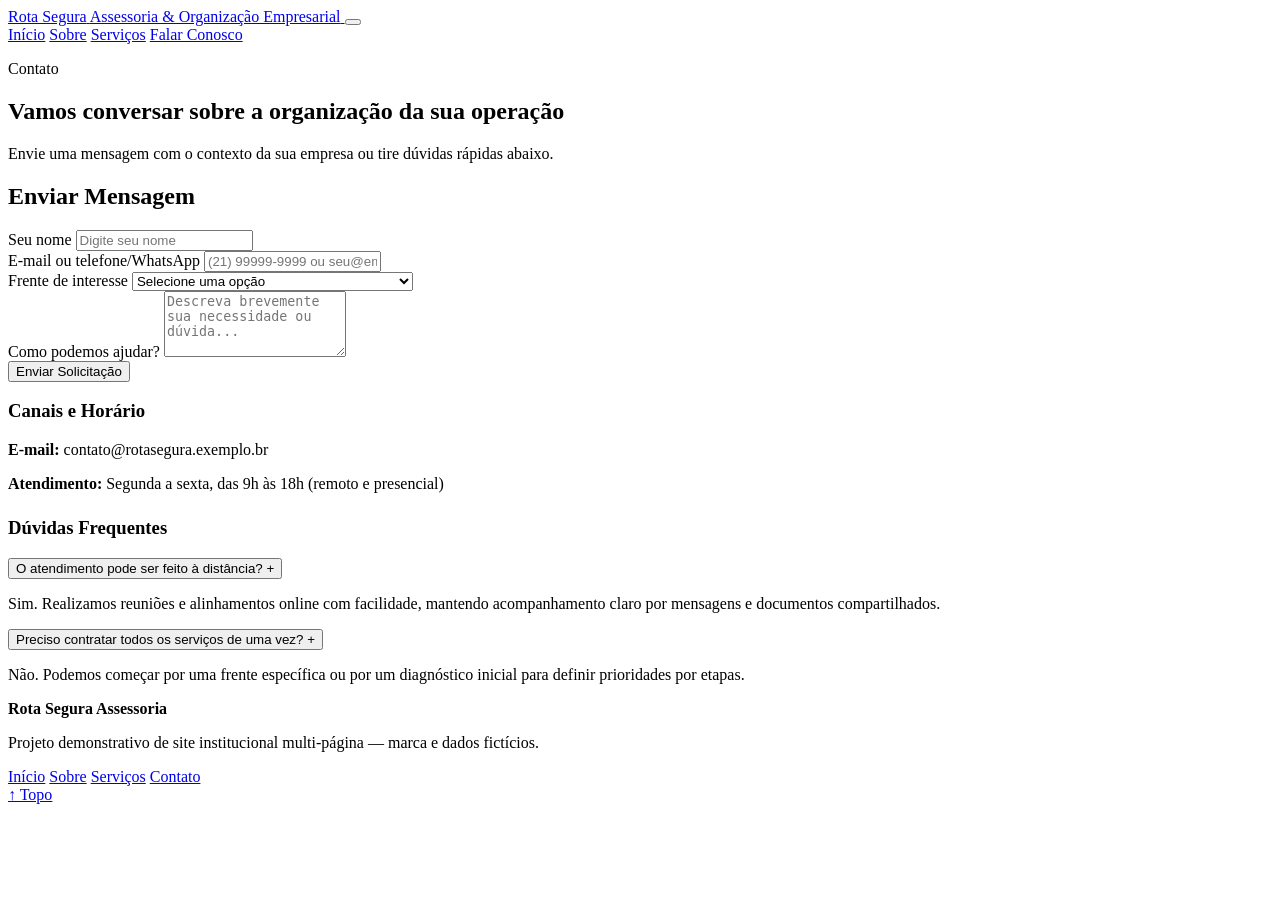
==== contato.html @ 4e40ac37 "Upload contato.html" ====
<!DOCTYPE html>
<html lang="pt-BR">
<head>
  <meta charset="UTF-8" />
  <meta name="viewport" content="width=device-width, initial-scale=1.0" />
  <title>Contato | Rota Segura Assessoria</title>
  <meta
    name="description"
    content="Entre em contato com a Rota Segura Assessoria ou tire dúvidas frequentes sobre o atendimento."
  />
  <link rel="stylesheet" href="css/styles.css" />
</head>
<body id="topo">
  <header class="site-header">
    <div class="container header-inner">
      <a href="index.html" class="brand" aria-label="Rota Segura Assessoria - Página Inicial">
        <span class="brand-name">Rota Segura</span>
        <span class="brand-sub">Assessoria & Organização Empresarial</span>
      </a>

      <button
        class="nav-toggle"
        type="button"
        aria-label="Abrir menu de navegação"
        aria-expanded="false"
        aria-controls="main-nav"
      >
        <span></span>
        <span></span>
        <span></span>
      </button>

      <nav class="main-nav" id="main-nav" aria-label="Navegação principal">
        <a href="index.html">Início</a>
        <a href="sobre.html">Sobre</a>
        <a href="servicos.html">Serviços</a>
        <a href="contato.html" class="btn btn-sm btn-accent">Falar Conosco</a>
      </nav>
    </div>
  </header>

  <main>
    <section class="page-banner">
      <div class="container">
        <p class="eyebrow">Contato</p>
        <h1>Vamos conversar sobre a organização da sua operação</h1>
        <p>
          Envie uma mensagem com o contexto da sua empresa ou tire dúvidas rápidas abaixo.
        </p>
      </div>
    </section>

    <section class="section">
      <div class="container grid-2">
        <form class="form-box" id="contact-form" novalidate>
          <h2>Enviar Mensagem</h2>

          <div class="form-group">
            <label for="nome">Seu nome</label>
            <input id="nome" name="nome" type="text" placeholder="Digite seu nome" required />
          </div>

          <div class="form-group">
            <label for="retorno">E-mail ou telefone/WhatsApp</label>
            <input
              id="retorno"
              name="retorno"
              type="text"
              placeholder="(21) 99999-9999 ou seu@email.com"
              required
            />
          </div>

          <div class="form-group">
            <label for="servico">Frente de interesse</label>
            <select id="servico" name="servico">
              <option value="">Selecione uma opção</option>
              <option value="Processos">Mapeamento e Padronização de Processos</option>
              <option value="Administrativo">Organização Administrativa e Documental</option>
              <option value="Rotina">Gestão de Rotina e Entregas</option>
              <option value="Outro">Outro alinhamento</option>
            </select>
          </div>

          <div class="form-group">
            <label for="mensagem">Como podemos ajudar?</label>
            <textarea
              id="mensagem"
              name="mensagem"
              rows="4"
              placeholder="Descreva brevemente sua necessidade ou dúvida..."
              required
            ></textarea>
          </div>

          <button type="submit" class="btn btn-accent btn-block">Enviar Solicitação</button>
          <p class="form-feedback" id="form-feedback" role="status" aria-live="polite"></p>
        </form>

        <div>
          <div class="card" style="margin-bottom: 1.5rem;">
            <h3>Canais e Horário</h3>
            <p><strong>E-mail:</strong> contato@rotasegura.exemplo.br</p>
            <p><strong>Atendimento:</strong> Segunda a sexta, das 9h às 18h (remoto e presencial)</p>
          </div>

          <h3>Dúvidas Frequentes</h3>
          <div class="faq-list">
            <div class="faq-item">
              <button class="faq-question" type="button" aria-expanded="false">
                <span>O atendimento pode ser feito à distância?</span>
                <span class="faq-icon" aria-hidden="true">+</span>
              </button>
              <div class="faq-answer">
                <p>
                  Sim. Realizamos reuniões e alinhamentos online com facilidade, mantendo
                  acompanhamento claro por mensagens e documentos compartilhados.
                </p>
              </div>
            </div>

            <div class="faq-item">
              <button class="faq-question" type="button" aria-expanded="false">
                <span>Preciso contratar todos os serviços de uma vez?</span>
                <span class="faq-icon" aria-hidden="true">+</span>
              </button>
              <div class="faq-answer">
                <p>
                  Não. Podemos começar por uma frente específica ou por um diagnóstico inicial para
                  definir prioridades por etapas.
                </p>
              </div>
            </div>
          </div>
        </div>
      </div>
    </section>
  </main>

  <footer class="site-footer">
    <div class="container footer-grid">
      <div>
        <strong>Rota Segura Assessoria</strong>
        <p>Projeto demonstrativo de site institucional multi-página — marca e dados fictícios.</p>
      </div>
      <nav class="footer-links" aria-label="Links do rodapé">
        <a href="index.html">Início</a>
        <a href="sobre.html">Sobre</a>
        <a href="servicos.html">Serviços</a>
        <a href="contato.html">Contato</a>
      </nav>
    </div>
  </footer>

  <a href="#topo" class="back-to-top-float" id="back-to-top-float" aria-label="Voltar ao topo">
    ↑ Topo
  </a>

  <script src="js/script.js"></script>
</body>
</html>
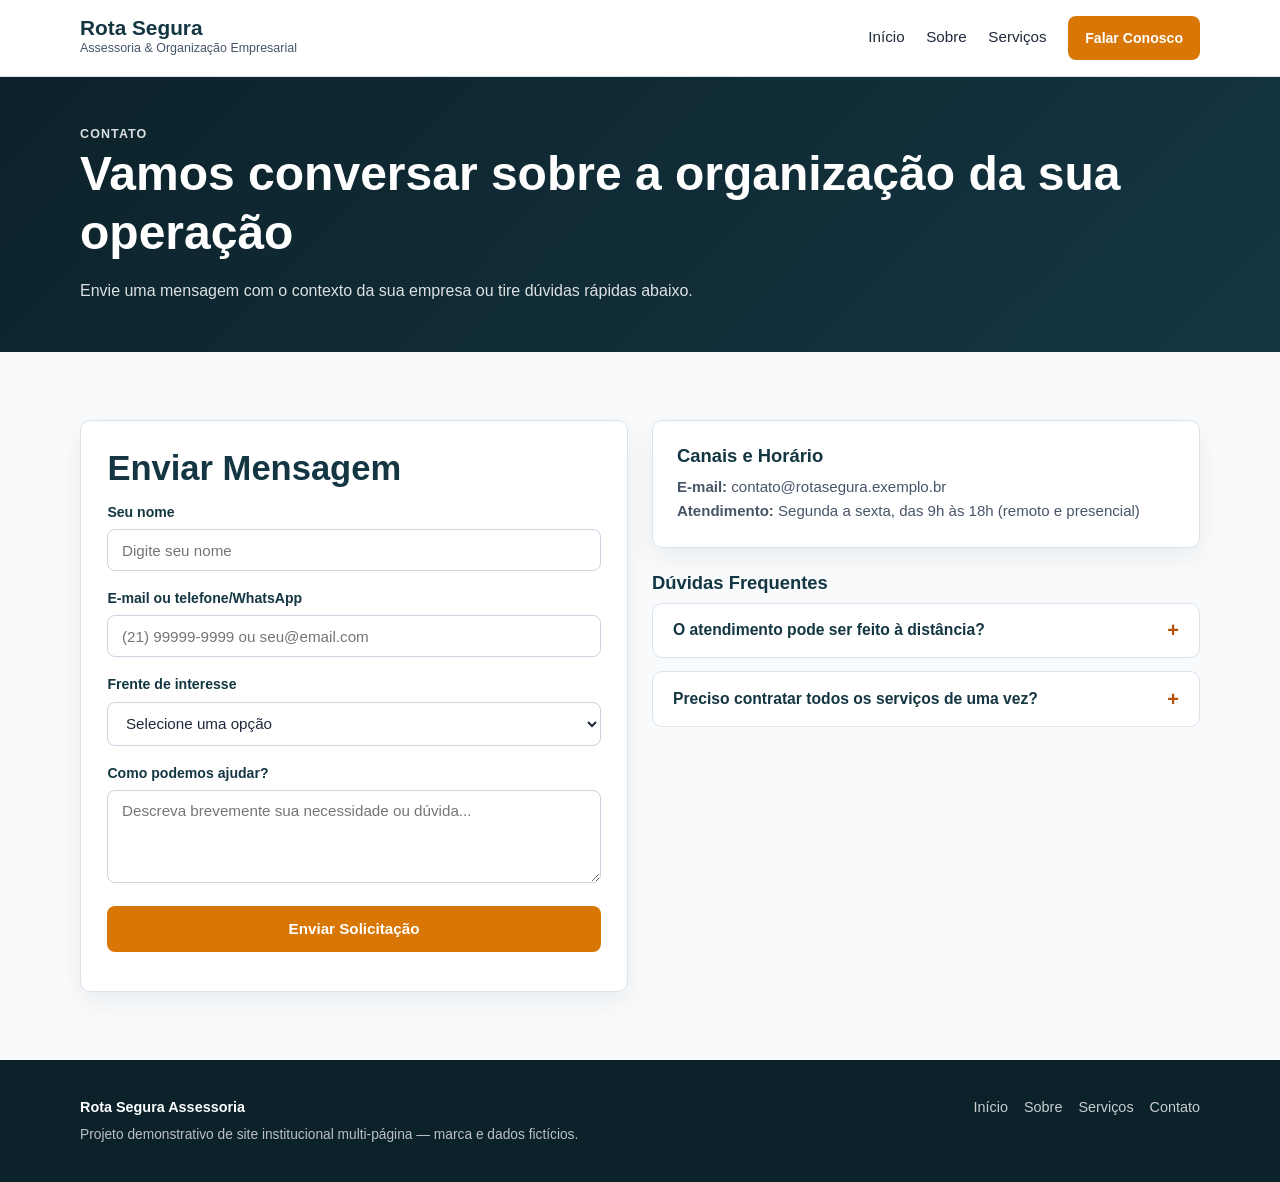
==== commit 7334966d: "Fix link stylesheet" ====
--- a/contato.html
+++ b/contato.html
@@ -8,7 +8,7 @@
     name="description"
     content="Entre em contato com a Rota Segura Assessoria ou tire dúvidas frequentes sobre o atendimento."
   />
-  <link rel="stylesheet" href="css/styles.css" />
+  <link rel="stylesheet" href="./css/style.css" />
 </head>
 <body id="topo">
   <header class="site-header">
--- a/css/style.css
+++ b/css/style.css
@@ -0,0 +1,609 @@
+:root {
+  --brand-primary: #143642;
+  --brand-dark: #0c222a;
+  --brand-accent: #d97706;
+  --brand-accent-hover: #b45309;
+  --surface-page: #f8fafc;
+  --surface-card: #ffffff;
+  --surface-alt: #eef2f6;
+  --ink-main: #1e293b;
+  --ink-muted: #475569;
+  --line-subtle: #dbe3ec;
+  --radius: 10px;
+  --shadow: 0 10px 26px rgba(12, 34, 42, 0.06);
+}
+
+*,
+*::before,
+*::after {
+  box-sizing: border-box;
+}
+
+html {
+  scroll-behavior: smooth;
+}
+
+body {
+  margin: 0;
+  font-family: -apple-system, BlinkMacSystemFont, "Segoe UI", Roboto, Helvetica, Arial, sans-serif;
+  background-color: var(--surface-page);
+  color: var(--ink-main);
+  line-height: 1.6;
+}
+
+[id] {
+  scroll-margin-top: 88px;
+}
+
+#topo {
+  scroll-margin-top: 0;
+}
+
+h1,
+h2,
+h3 {
+  margin-top: 0;
+  line-height: 1.22;
+  color: var(--brand-primary);
+}
+
+h1 {
+  font-size: clamp(2.05rem, 3.8vw, 3rem);
+  margin-bottom: 1rem;
+}
+
+h2 {
+  font-size: clamp(1.6rem, 2.7vw, 2.2rem);
+  margin-bottom: 0.75rem;
+}
+
+h3 {
+  font-size: 1.15rem;
+  margin-bottom: 0.5rem;
+}
+
+p {
+  margin-top: 0;
+}
+
+a {
+  color: inherit;
+  text-decoration: none;
+}
+
+.container {
+  width: min(1120px, 92%);
+  margin-inline: auto;
+}
+
+.narrow {
+  max-width: 780px;
+}
+
+/* Cabeçalho e navegação */
+.site-header {
+  position: sticky;
+  top: 0;
+  z-index: 100;
+  background: rgba(255, 255, 255, 0.96);
+  backdrop-filter: blur(8px);
+  border-bottom: 1px solid var(--line-subtle);
+}
+
+.header-inner {
+  display: flex;
+  align-items: center;
+  justify-content: space-between;
+  min-height: 76px;
+  gap: 1.5rem;
+}
+
+.brand {
+  display: flex;
+  flex-direction: column;
+}
+
+.brand-name {
+  font-size: 1.3rem;
+  font-weight: 800;
+  color: var(--brand-primary);
+  line-height: 1.1;
+}
+
+.brand-sub {
+  font-size: 0.78rem;
+  color: var(--ink-muted);
+}
+
+.main-nav {
+  display: flex;
+  align-items: center;
+  gap: 1.35rem;
+}
+
+.main-nav a:not(.btn) {
+  font-size: 0.95rem;
+  font-weight: 500;
+  color: var(--ink-main);
+  padding-block: 0.25rem;
+  border-bottom: 2px solid transparent;
+}
+
+.main-nav a:not(.btn):hover,
+.main-nav a.is-active {
+  color: var(--brand-primary);
+  border-bottom-color: var(--brand-accent);
+}
+
+.nav-toggle {
+  display: none;
+  flex-direction: column;
+  gap: 5px;
+  background: transparent;
+  border: 1px solid var(--line-subtle);
+  border-radius: 8px;
+  padding: 0.55rem;
+  cursor: pointer;
+}
+
+.nav-toggle span {
+  display: block;
+  width: 22px;
+  height: 2px;
+  background: var(--brand-primary);
+}
+
+/* Botões */
+.btn {
+  display: inline-flex;
+  align-items: center;
+  justify-content: center;
+  padding: 0.82rem 1.35rem;
+  border-radius: 8px;
+  font-weight: 600;
+  font-size: 0.95rem;
+  border: 1px solid transparent;
+  cursor: pointer;
+  transition: background-color 0.2s ease, border-color 0.2s ease;
+}
+
+.btn-sm {
+  padding: 0.58rem 1rem;
+  font-size: 0.88rem;
+}
+
+.btn-accent {
+  background-color: var(--brand-accent);
+  color: #ffffff;
+}
+
+.btn-accent:hover {
+  background-color: var(--brand-accent-hover);
+}
+
+.btn-outline-light {
+  border-color: rgba(255, 255, 255, 0.35);
+  color: #ffffff;
+}
+
+.btn-outline-light:hover {
+  border-color: #ffffff;
+  background: rgba(255, 255, 255, 0.08);
+}
+
+.btn-block {
+  width: 100%;
+}
+
+/* Hero e cabeçalho interno */
+.hero {
+  background: linear-gradient(135deg, var(--brand-dark) 0%, var(--brand-primary) 100%);
+  color: #ffffff;
+  padding: 4.25rem 0;
+}
+
+.hero-grid {
+  display: grid;
+  grid-template-columns: 1.3fr 0.9fr;
+  gap: 2.25rem;
+  align-items: center;
+}
+
+.hero h1,
+.hero-panel h2,
+.page-banner h1 {
+  color: #ffffff;
+}
+
+.eyebrow {
+  font-size: 0.78rem;
+  font-weight: 700;
+  text-transform: uppercase;
+  letter-spacing: 0.09em;
+  color: #fbbf24;
+  margin-bottom: 0.6rem;
+}
+
+.section-header .eyebrow {
+  color: var(--brand-accent-hover);
+}
+
+.hero-lead {
+  color: rgba(255, 255, 255, 0.88);
+  font-size: 1.04rem;
+  margin-bottom: 1.5rem;
+}
+
+.hero-actions {
+  display: flex;
+  flex-wrap: wrap;
+  gap: 0.85rem;
+}
+
+.hero-panel {
+  background: rgba(255, 255, 255, 0.07);
+  border: 1px solid rgba(255, 255, 255, 0.16);
+  border-radius: var(--radius);
+  padding: 1.65rem;
+}
+
+.hero-panel p {
+  color: rgba(255, 255, 255, 0.85);
+  font-size: 0.94rem;
+  margin-bottom: 1.1rem;
+}
+
+.checklist {
+  list-style: none;
+  padding: 0;
+  margin: 0;
+  display: grid;
+  gap: 0.55rem;
+  font-size: 0.92rem;
+  color: rgba(255, 255, 255, 0.9);
+}
+
+.checklist li::before {
+  content: "✓ ";
+  color: #fbbf24;
+  font-weight: 700;
+}
+
+.page-banner {
+  background: linear-gradient(135deg, var(--brand-dark) 0%, var(--brand-primary) 100%);
+  color: #ffffff;
+  padding: 3rem 0;
+}
+
+.page-banner p {
+  color: rgba(255, 255, 255, 0.86);
+  max-width: 660px;
+  margin-bottom: 0;
+}
+
+/* Seções e grades */
+.section {
+  padding: 4.25rem 0;
+}
+
+.section-alt {
+  background-color: var(--surface-alt);
+}
+
+.section-header {
+  max-width: 680px;
+  margin-bottom: 2.25rem;
+}
+
+.section-header p:last-child {
+  color: var(--ink-muted);
+  margin-bottom: 0;
+}
+
+.grid-3 {
+  display: grid;
+  grid-template-columns: repeat(3, 1fr);
+  gap: 1.35rem;
+}
+
+.grid-2 {
+  display: grid;
+  grid-template-columns: repeat(2, 1fr);
+  gap: 1.5rem;
+  align-items: start;
+}
+
+.card {
+  background: var(--surface-card);
+  border: 1px solid var(--line-subtle);
+  border-radius: var(--radius);
+  padding: 1.5rem;
+  box-shadow: var(--shadow);
+}
+
+.card p {
+  color: var(--ink-muted);
+  font-size: 0.94rem;
+  margin-bottom: 0;
+}
+
+.card-list {
+  margin: 0.85rem 0 0;
+  padding-left: 1.1rem;
+  color: var(--ink-muted);
+  font-size: 0.9rem;
+}
+
+.card-list li {
+  margin-bottom: 0.35rem;
+}
+
+.step-badge {
+  display: inline-block;
+  font-size: 0.82rem;
+  font-weight: 700;
+  color: var(--brand-primary);
+  background: rgba(217, 119, 6, 0.16);
+  padding: 0.22rem 0.6rem;
+  border-radius: 6px;
+  margin-bottom: 0.75rem;
+}
+
+/* CTA intermediário */
+.cta-strip {
+  background: var(--brand-primary);
+  color: #ffffff;
+  padding: 2.75rem 0;
+}
+
+.cta-strip-inner {
+  display: flex;
+  align-items: center;
+  justify-content: space-between;
+  gap: 1.5rem;
+  flex-wrap: wrap;
+}
+
+.cta-strip h2 {
+  color: #ffffff;
+  margin-bottom: 0.35rem;
+}
+
+.cta-strip p {
+  color: rgba(255, 255, 255, 0.85);
+  margin-bottom: 0;
+}
+
+/* FAQ e formulário */
+.faq-list {
+  display: grid;
+  gap: 0.8rem;
+}
+
+.faq-item {
+  background: var(--surface-card);
+  border: 1px solid var(--line-subtle);
+  border-radius: var(--radius);
+  overflow: hidden;
+}
+
+.faq-question {
+  width: 100%;
+  background: transparent;
+  border: 0;
+  padding: 1.05rem 1.25rem;
+  display: flex;
+  align-items: center;
+  justify-content: space-between;
+  gap: 1rem;
+  text-align: left;
+  font-family: inherit;
+  font-size: 0.98rem;
+  font-weight: 600;
+  color: var(--brand-primary);
+  cursor: pointer;
+}
+
+.faq-icon {
+  font-size: 1.25rem;
+  line-height: 1;
+  color: var(--brand-accent-hover);
+}
+
+.faq-answer {
+  display: none;
+  padding: 0 1.25rem 1.1rem;
+}
+
+.faq-answer.is-open {
+  display: block;
+}
+
+.faq-answer p {
+  margin-bottom: 0;
+  color: var(--ink-muted);
+  font-size: 0.93rem;
+}
+
+.form-box {
+  background: var(--surface-card);
+  border: 1px solid var(--line-subtle);
+  border-radius: var(--radius);
+  padding: 1.65rem;
+  box-shadow: var(--shadow);
+}
+
+.form-group {
+  margin-bottom: 1rem;
+}
+
+.form-group label {
+  display: block;
+  font-size: 0.88rem;
+  font-weight: 600;
+  color: var(--brand-primary);
+  margin-bottom: 0.35rem;
+}
+
+.form-group input,
+.form-group select,
+.form-group textarea {
+  width: 100%;
+  padding: 0.72rem 0.85rem;
+  border: 1px solid #cbd5e1;
+  border-radius: 8px;
+  font-family: inherit;
+  font-size: 0.95rem;
+  color: var(--ink-main);
+  background: #ffffff;
+}
+
+.form-group input:focus,
+.form-group select:focus,
+.form-group textarea:focus {
+  outline: 2px solid rgba(217, 119, 6, 0.3);
+  border-color: var(--brand-primary);
+}
+
+.form-feedback {
+  margin-top: 0.8rem;
+  margin-bottom: 0;
+  font-size: 0.9rem;
+  font-weight: 500;
+}
+
+.form-feedback.is-error {
+  color: #b42318;
+}
+
+.form-feedback.is-success {
+  color: #067647;
+}
+
+/* Rodapé e botão flutuante */
+.site-footer {
+  background: var(--brand-dark);
+  color: rgba(255, 255, 255, 0.78);
+  padding: 2.25rem 0;
+  font-size: 0.9rem;
+}
+
+.footer-grid {
+  display: grid;
+  grid-template-columns: 1.4fr 1fr;
+  gap: 1.5rem;
+  align-items: start;
+}
+
+.site-footer strong {
+  display: block;
+  color: #ffffff;
+  margin-bottom: 0.3rem;
+}
+
+.site-footer p {
+  margin-bottom: 0;
+  color: rgba(255, 255, 255, 0.72);
+  font-size: 0.86rem;
+}
+
+.footer-links {
+  display: flex;
+  flex-wrap: wrap;
+  gap: 1rem;
+  justify-content: flex-end;
+}
+
+.footer-links a:hover {
+  color: #fbbf24;
+}
+
+.back-to-top-float {
+  position: fixed;
+  right: 20px;
+  bottom: 20px;
+  z-index: 90;
+  display: inline-flex;
+  align-items: center;
+  gap: 0.3rem;
+  padding: 0.62rem 0.92rem;
+  border-radius: 999px;
+  background-color: var(--brand-dark);
+  color: #ffffff;
+  border: 1px solid rgba(251, 191, 36, 0.55);
+  font-size: 0.84rem;
+  font-weight: 600;
+  box-shadow: 0 8px 20px rgba(12, 34, 42, 0.25);
+  opacity: 0;
+  visibility: hidden;
+  transform: translateY(10px);
+  transition: opacity 0.2s ease, transform 0.2s ease, visibility 0.2s ease, background-color 0.2s ease;
+}
+
+.back-to-top-float.is-visible {
+  opacity: 1;
+  visibility: visible;
+  transform: translateY(0);
+}
+
+.back-to-top-float:hover {
+  background-color: var(--brand-accent);
+  color: #ffffff;
+}
+
+/* Responsividade */
+@media (max-width: 900px) {
+  .hero-grid,
+  .grid-2,
+  .footer-grid {
+    grid-template-columns: 1fr;
+  }
+
+  .grid-3 {
+    grid-template-columns: 1fr 1fr;
+  }
+
+  .footer-links {
+    justify-content: flex-start;
+  }
+}
+
+@media (max-width: 680px) {
+  .nav-toggle {
+    display: flex;
+  }
+
+  .main-nav {
+    display: none;
+    position: absolute;
+    top: 76px;
+    left: 0;
+    right: 0;
+    background: #ffffff;
+    border-bottom: 1px solid var(--line-subtle);
+    flex-direction: column;
+    align-items: stretch;
+    padding: 1.2rem 4%;
+    gap: 0.9rem;
+  }
+
+  .main-nav.is-open {
+    display: flex;
+  }
+
+  .grid-3 {
+    grid-template-columns: 1fr;
+  }
+
+  .hero,
+  .section {
+    padding: 3.2rem 0;
+  }
+
+  .back-to-top-float {
+    right: 14px;
+    bottom: 14px;
+    padding: 0.58rem 0.85rem;
+    font-size: 0.82rem;
+  }
+}
